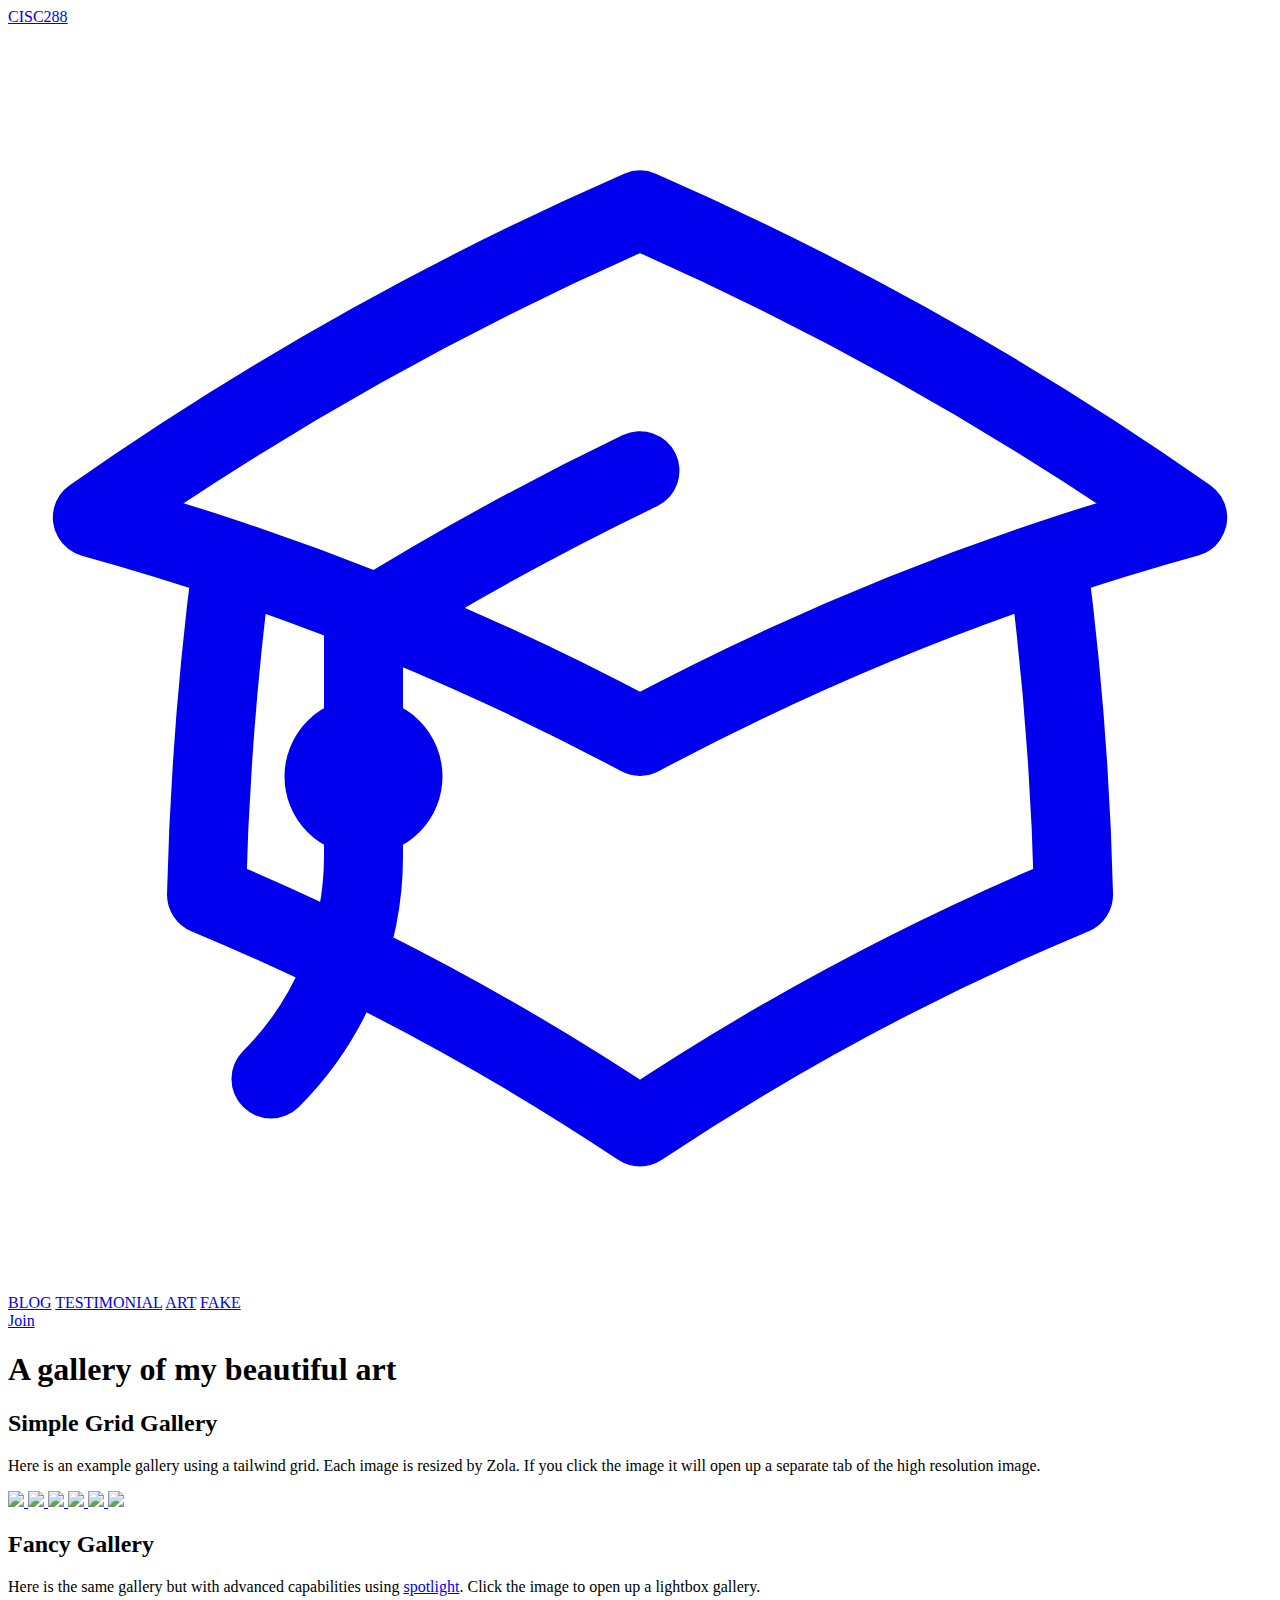
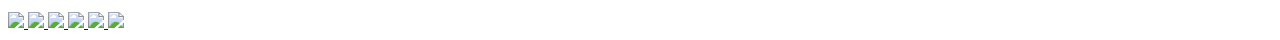
==== art/index.html @ 71293ce1 "Updates" ====
<!DOCTYPE html>
<html lang="en">

<head>
  <meta charset="utf-8">
  <meta name="viewport" content="width=device-width, initial-scale=1.0"> 
  <title>MyBlog</title>
  <link rel="stylesheet" href="https://example.com/styles/style.css">
  <link rel="preload" href="https://example.com/javascript/spotlight.bundle.js" as="script">
</head>

<body>

  
    
<header class="bg-slate-600">
  <nav class="mx-auto max-w-7xl px-4 sm:px-6 lg:px-8" aria-label="Top">
    <div
      class="flex w-full items-center justify-between border-b border-indigo-500 py-6 lg:border-none"
    >
      <div class="flex items-center">
        <a href="/">
          <span class="sr-only">CISC288</span>
          <svg xmlns="http://www.w3.org/2000/svg" fill="none" viewBox="0 0 24 24" stroke-width="1.5" stroke="currentColor" class="h-8 w-8 text-white">
            <path stroke-linecap="round" stroke-linejoin="round" d="M4.26 10.147a60.436 60.436 0 00-.491 6.347A48.627 48.627 0 0112 20.904a48.627 48.627 0 018.232-4.41 60.46 60.46 0 00-.491-6.347m-15.482 0a50.57 50.57 0 00-2.658-.813A59.905 59.905 0 0112 3.493a59.902 59.902 0 0110.399 5.84c-.896.248-1.783.52-2.658.814m-15.482 0A50.697 50.697 0 0112 13.489a50.702 50.702 0 017.74-3.342M6.75 15a.75.75 0 100-1.5.75.75 0 000 1.5zm0 0v-3.675A55.378 55.378 0 0112 8.443m-7.007 11.55A5.981 5.981 0 006.75 15.75v-1.5" />
          </svg>
          
        </a>
        <div class="ml-10 hidden space-x-8 lg:block">

          
              
              
              
              <a 
                 class="text-base font-medium text-white hover:text-indigo-50"
                 href="https:&#x2F;&#x2F;example.com&#x2F;blog">BLOG</a>
          
              
              
              
              <a 
                 class="text-base font-medium text-white hover:text-indigo-50"
                 href="https:&#x2F;&#x2F;example.com&#x2F;testimonials">TESTIMONIAL</a>
          
              
              
              
              <a 
                class="text-base text-white font-semibold underline decoration-white underline-offset-4"
                 href="https:&#x2F;&#x2F;example.com&#x2F;art">ART</a>
          
              
              
              
              <a 
                 class="text-base font-medium text-white hover:text-indigo-50"
                 href="https:&#x2F;&#x2F;example.com&#x2F;fake">FAKE</a>
          
         
        </div>
      </div>
      <div class="ml-10 space-x-4">
        <a
          href="#"
          class="inline-block rounded-md border border-transparent bg-white py-2 px-4 text-base font-medium text-slate-600 hover:bg-indigo-50"
          >Join</a
        >
      </div>
    </div>
  </nav>
</header>


  

  <section>
    <div class="container mx-auto max-w-7xl p-8">
      

<h1 class="text-3xl">
    A gallery of my beautiful art
</h1>
<section class="prose">
    <h2 id="simple-grid-gallery">Simple Grid Gallery</h2>
<p>Here is an example gallery using a tailwind grid. Each image is resized by Zola. If you click the image it will open up a separate tab of the high resolution image.</p>
<div class="grid grid-cols-2 lg:grid-cols-3 gap-4">
  
  <a href="https://example.com/art/art4.jpg" target="_blank">
    <img src="https:&#x2F;&#x2F;example.com&#x2F;processed_images&#x2F;f12dc4458feb6e3500.jpg" class="mt-0 mb-0" />
  </a>
  <a href="https://example.com/art/art5.jpg" target="_blank">
    <img src="https:&#x2F;&#x2F;example.com&#x2F;processed_images&#x2F;786eaa5e5908058300.jpg" class="mt-0 mb-0" />
  </a>
  <a href="https://example.com/art/art6.jpg" target="_blank">
    <img src="https:&#x2F;&#x2F;example.com&#x2F;processed_images&#x2F;9cd963348cccc08800.jpg" class="mt-0 mb-0" />
  </a>
  <a href="https://example.com/art/art2.jpg" target="_blank">
    <img src="https:&#x2F;&#x2F;example.com&#x2F;processed_images&#x2F;810c3eb1da1015cb00.jpg" class="mt-0 mb-0" />
  </a>
  <a href="https://example.com/art/art3.jpg" target="_blank">
    <img src="https:&#x2F;&#x2F;example.com&#x2F;processed_images&#x2F;51ea6da4ad77d89800.jpg" class="mt-0 mb-0" />
  </a>
  <a href="https://example.com/art/art1.png" target="_blank">
    <img src="https:&#x2F;&#x2F;example.com&#x2F;processed_images&#x2F;5e3ecbc39391916c00.png" class="mt-0 mb-0" />
  </a>
</div>
<h2 id="fancy-gallery">Fancy Gallery</h2>
<p>Here is the same gallery but with advanced capabilities using <a href="https://nextapps-de.github.io/spotlight/">spotlight</a>. Click the image to open up a lightbox gallery.</p>
<!-- See all options here:
https://github.com/nextapps-de/spotlight -->
<div class="grid grid-cols-2 lg:grid-cols-3 gap-4 spotlight-group">
    
    <a href="https://example.com/art/art4.jpg" class="spotlight" data-download="true">
      <img src="https:&#x2F;&#x2F;example.com&#x2F;processed_images&#x2F;f12dc4458feb6e3500.jpg" class="mt-0 mb-0"  />
    </a>
    <a href="https://example.com/art/art5.jpg" class="spotlight" data-download="true">
      <img src="https:&#x2F;&#x2F;example.com&#x2F;processed_images&#x2F;786eaa5e5908058300.jpg" class="mt-0 mb-0"  />
    </a>
    <a href="https://example.com/art/art6.jpg" class="spotlight" data-download="true">
      <img src="https:&#x2F;&#x2F;example.com&#x2F;processed_images&#x2F;9cd963348cccc08800.jpg" class="mt-0 mb-0"  />
    </a>
    <a href="https://example.com/art/art2.jpg" class="spotlight" data-download="true">
      <img src="https:&#x2F;&#x2F;example.com&#x2F;processed_images&#x2F;810c3eb1da1015cb00.jpg" class="mt-0 mb-0"  />
    </a>
    <a href="https://example.com/art/art3.jpg" class="spotlight" data-download="true">
      <img src="https:&#x2F;&#x2F;example.com&#x2F;processed_images&#x2F;51ea6da4ad77d89800.jpg" class="mt-0 mb-0"  />
    </a>
    <a href="https://example.com/art/art1.png" class="spotlight" data-download="true">
      <img src="https:&#x2F;&#x2F;example.com&#x2F;processed_images&#x2F;5e3ecbc39391916c00.png" class="mt-0 mb-0"  />
    </a>
  </div>
  
  </section>


    </div>
  </section>

  <script src="https://example.com/javascript/spotlight.bundle.js" defer></script>
</body>

</html>
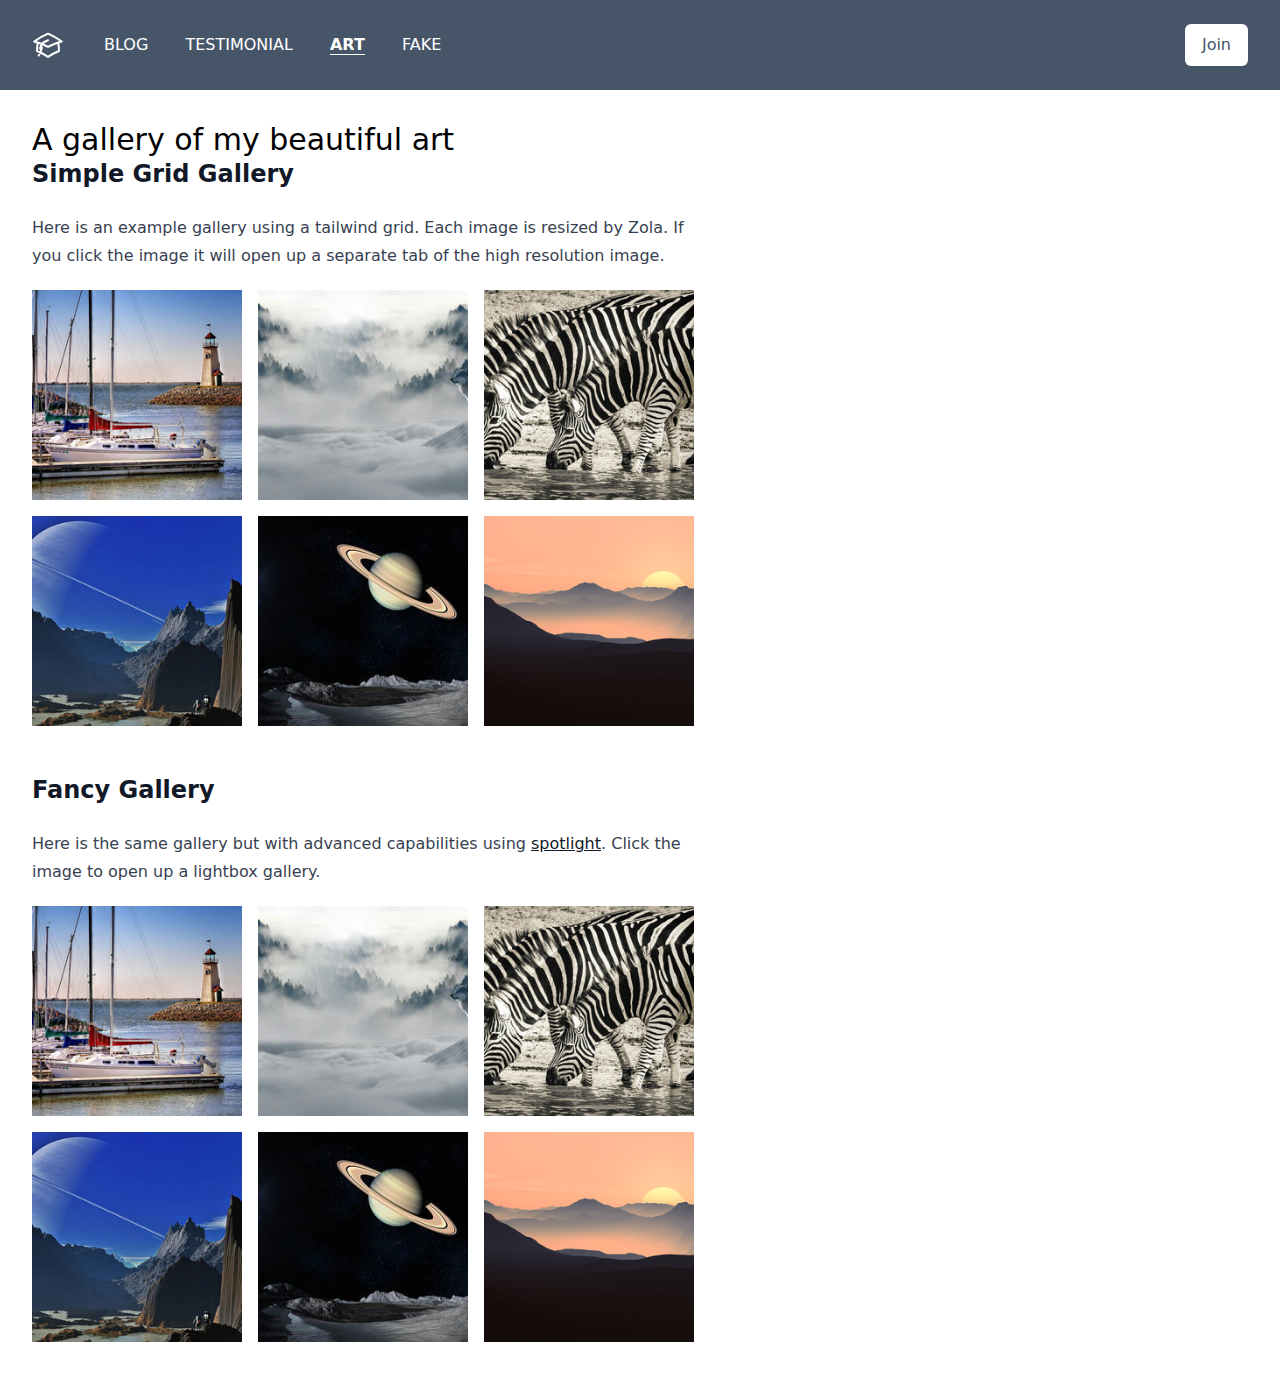
==== commit 517e2f74: "Updates" ====
--- a/art/index.html
+++ b/art/index.html
@@ -5,8 +5,8 @@
   <meta charset="utf-8">
   <meta name="viewport" content="width=device-width, initial-scale=1.0"> 
   <title>MyBlog</title>
-  <link rel="stylesheet" href="https://example.com/styles/style.css">
-  <link rel="preload" href="https://example.com/javascript/spotlight.bundle.js" as="script">
+  <link rel="stylesheet" href="https://springfieldcollege-mpcs.github.io/CISC288-FinalWebsite/styles/style.css">
+  <link rel="preload" href="https://springfieldcollege-mpcs.github.io/CISC288-FinalWebsite/javascript/spotlight.bundle.js" as="script">
 </head>
 
 <body>
@@ -34,28 +34,28 @@
               
               <a 
                  class="text-base font-medium text-white hover:text-indigo-50"
-                 href="https:&#x2F;&#x2F;example.com&#x2F;blog">BLOG</a>
+                 href="https:&#x2F;&#x2F;springfieldcollege-mpcs.github.io&#x2F;CISC288-FinalWebsite&#x2F;blog">BLOG</a>
           
               
               
               
               <a 
                  class="text-base font-medium text-white hover:text-indigo-50"
-                 href="https:&#x2F;&#x2F;example.com&#x2F;testimonials">TESTIMONIAL</a>
+                 href="https:&#x2F;&#x2F;springfieldcollege-mpcs.github.io&#x2F;CISC288-FinalWebsite&#x2F;testimonials">TESTIMONIAL</a>
           
               
               
               
               <a 
                 class="text-base text-white font-semibold underline decoration-white underline-offset-4"
-                 href="https:&#x2F;&#x2F;example.com&#x2F;art">ART</a>
+                 href="https:&#x2F;&#x2F;springfieldcollege-mpcs.github.io&#x2F;CISC288-FinalWebsite&#x2F;art">ART</a>
           
               
               
               
               <a 
                  class="text-base font-medium text-white hover:text-indigo-50"
-                 href="https:&#x2F;&#x2F;example.com&#x2F;fake">FAKE</a>
+                 href="https:&#x2F;&#x2F;springfieldcollege-mpcs.github.io&#x2F;CISC288-FinalWebsite&#x2F;fake">FAKE</a>
           
          
         </div>
@@ -86,23 +86,23 @@
 <p>Here is an example gallery using a tailwind grid. Each image is resized by Zola. If you click the image it will open up a separate tab of the high resolution image.</p>
 <div class="grid grid-cols-2 lg:grid-cols-3 gap-4">
   
-  <a href="https://example.com/art/art4.jpg" target="_blank">
-    <img src="https:&#x2F;&#x2F;example.com&#x2F;processed_images&#x2F;f12dc4458feb6e3500.jpg" class="mt-0 mb-0" />
+  <a href="https://springfieldcollege-mpcs.github.io/CISC288-FinalWebsite/art/art4.jpg" target="_blank">
+    <img src="https:&#x2F;&#x2F;springfieldcollege-mpcs.github.io&#x2F;CISC288-FinalWebsite&#x2F;processed_images&#x2F;f12dc4458feb6e3500.jpg" class="mt-0 mb-0" />
   </a>
-  <a href="https://example.com/art/art5.jpg" target="_blank">
-    <img src="https:&#x2F;&#x2F;example.com&#x2F;processed_images&#x2F;786eaa5e5908058300.jpg" class="mt-0 mb-0" />
+  <a href="https://springfieldcollege-mpcs.github.io/CISC288-FinalWebsite/art/art5.jpg" target="_blank">
+    <img src="https:&#x2F;&#x2F;springfieldcollege-mpcs.github.io&#x2F;CISC288-FinalWebsite&#x2F;processed_images&#x2F;786eaa5e5908058300.jpg" class="mt-0 mb-0" />
   </a>
-  <a href="https://example.com/art/art6.jpg" target="_blank">
-    <img src="https:&#x2F;&#x2F;example.com&#x2F;processed_images&#x2F;9cd963348cccc08800.jpg" class="mt-0 mb-0" />
+  <a href="https://springfieldcollege-mpcs.github.io/CISC288-FinalWebsite/art/art6.jpg" target="_blank">
+    <img src="https:&#x2F;&#x2F;springfieldcollege-mpcs.github.io&#x2F;CISC288-FinalWebsite&#x2F;processed_images&#x2F;9cd963348cccc08800.jpg" class="mt-0 mb-0" />
   </a>
-  <a href="https://example.com/art/art2.jpg" target="_blank">
-    <img src="https:&#x2F;&#x2F;example.com&#x2F;processed_images&#x2F;810c3eb1da1015cb00.jpg" class="mt-0 mb-0" />
+  <a href="https://springfieldcollege-mpcs.github.io/CISC288-FinalWebsite/art/art2.jpg" target="_blank">
+    <img src="https:&#x2F;&#x2F;springfieldcollege-mpcs.github.io&#x2F;CISC288-FinalWebsite&#x2F;processed_images&#x2F;810c3eb1da1015cb00.jpg" class="mt-0 mb-0" />
   </a>
-  <a href="https://example.com/art/art3.jpg" target="_blank">
-    <img src="https:&#x2F;&#x2F;example.com&#x2F;processed_images&#x2F;51ea6da4ad77d89800.jpg" class="mt-0 mb-0" />
+  <a href="https://springfieldcollege-mpcs.github.io/CISC288-FinalWebsite/art/art3.jpg" target="_blank">
+    <img src="https:&#x2F;&#x2F;springfieldcollege-mpcs.github.io&#x2F;CISC288-FinalWebsite&#x2F;processed_images&#x2F;51ea6da4ad77d89800.jpg" class="mt-0 mb-0" />
   </a>
-  <a href="https://example.com/art/art1.png" target="_blank">
-    <img src="https:&#x2F;&#x2F;example.com&#x2F;processed_images&#x2F;5e3ecbc39391916c00.png" class="mt-0 mb-0" />
+  <a href="https://springfieldcollege-mpcs.github.io/CISC288-FinalWebsite/art/art1.png" target="_blank">
+    <img src="https:&#x2F;&#x2F;springfieldcollege-mpcs.github.io&#x2F;CISC288-FinalWebsite&#x2F;processed_images&#x2F;5e3ecbc39391916c00.png" class="mt-0 mb-0" />
   </a>
 </div>
 <h2 id="fancy-gallery">Fancy Gallery</h2>
@@ -111,23 +111,23 @@
 https://github.com/nextapps-de/spotlight -->
 <div class="grid grid-cols-2 lg:grid-cols-3 gap-4 spotlight-group">
     
-    <a href="https://example.com/art/art4.jpg" class="spotlight" data-download="true">
-      <img src="https:&#x2F;&#x2F;example.com&#x2F;processed_images&#x2F;f12dc4458feb6e3500.jpg" class="mt-0 mb-0"  />
+    <a href="https://springfieldcollege-mpcs.github.io/CISC288-FinalWebsite/art/art4.jpg" class="spotlight" data-download="true">
+      <img src="https:&#x2F;&#x2F;springfieldcollege-mpcs.github.io&#x2F;CISC288-FinalWebsite&#x2F;processed_images&#x2F;f12dc4458feb6e3500.jpg" class="mt-0 mb-0"  />
     </a>
-    <a href="https://example.com/art/art5.jpg" class="spotlight" data-download="true">
-      <img src="https:&#x2F;&#x2F;example.com&#x2F;processed_images&#x2F;786eaa5e5908058300.jpg" class="mt-0 mb-0"  />
+    <a href="https://springfieldcollege-mpcs.github.io/CISC288-FinalWebsite/art/art5.jpg" class="spotlight" data-download="true">
+      <img src="https:&#x2F;&#x2F;springfieldcollege-mpcs.github.io&#x2F;CISC288-FinalWebsite&#x2F;processed_images&#x2F;786eaa5e5908058300.jpg" class="mt-0 mb-0"  />
     </a>
-    <a href="https://example.com/art/art6.jpg" class="spotlight" data-download="true">
-      <img src="https:&#x2F;&#x2F;example.com&#x2F;processed_images&#x2F;9cd963348cccc08800.jpg" class="mt-0 mb-0"  />
+    <a href="https://springfieldcollege-mpcs.github.io/CISC288-FinalWebsite/art/art6.jpg" class="spotlight" data-download="true">
+      <img src="https:&#x2F;&#x2F;springfieldcollege-mpcs.github.io&#x2F;CISC288-FinalWebsite&#x2F;processed_images&#x2F;9cd963348cccc08800.jpg" class="mt-0 mb-0"  />
     </a>
-    <a href="https://example.com/art/art2.jpg" class="spotlight" data-download="true">
-      <img src="https:&#x2F;&#x2F;example.com&#x2F;processed_images&#x2F;810c3eb1da1015cb00.jpg" class="mt-0 mb-0"  />
+    <a href="https://springfieldcollege-mpcs.github.io/CISC288-FinalWebsite/art/art2.jpg" class="spotlight" data-download="true">
+      <img src="https:&#x2F;&#x2F;springfieldcollege-mpcs.github.io&#x2F;CISC288-FinalWebsite&#x2F;processed_images&#x2F;810c3eb1da1015cb00.jpg" class="mt-0 mb-0"  />
     </a>
-    <a href="https://example.com/art/art3.jpg" class="spotlight" data-download="true">
-      <img src="https:&#x2F;&#x2F;example.com&#x2F;processed_images&#x2F;51ea6da4ad77d89800.jpg" class="mt-0 mb-0"  />
+    <a href="https://springfieldcollege-mpcs.github.io/CISC288-FinalWebsite/art/art3.jpg" class="spotlight" data-download="true">
+      <img src="https:&#x2F;&#x2F;springfieldcollege-mpcs.github.io&#x2F;CISC288-FinalWebsite&#x2F;processed_images&#x2F;51ea6da4ad77d89800.jpg" class="mt-0 mb-0"  />
     </a>
-    <a href="https://example.com/art/art1.png" class="spotlight" data-download="true">
-      <img src="https:&#x2F;&#x2F;example.com&#x2F;processed_images&#x2F;5e3ecbc39391916c00.png" class="mt-0 mb-0"  />
+    <a href="https://springfieldcollege-mpcs.github.io/CISC288-FinalWebsite/art/art1.png" class="spotlight" data-download="true">
+      <img src="https:&#x2F;&#x2F;springfieldcollege-mpcs.github.io&#x2F;CISC288-FinalWebsite&#x2F;processed_images&#x2F;5e3ecbc39391916c00.png" class="mt-0 mb-0"  />
     </a>
   </div>
   
@@ -137,7 +137,7 @@
     </div>
   </section>
 
-  <script src="https://example.com/javascript/spotlight.bundle.js" defer></script>
+  <script src="https://springfieldcollege-mpcs.github.io/CISC288-FinalWebsite/javascript/spotlight.bundle.js" defer></script>
 </body>
 
 </html>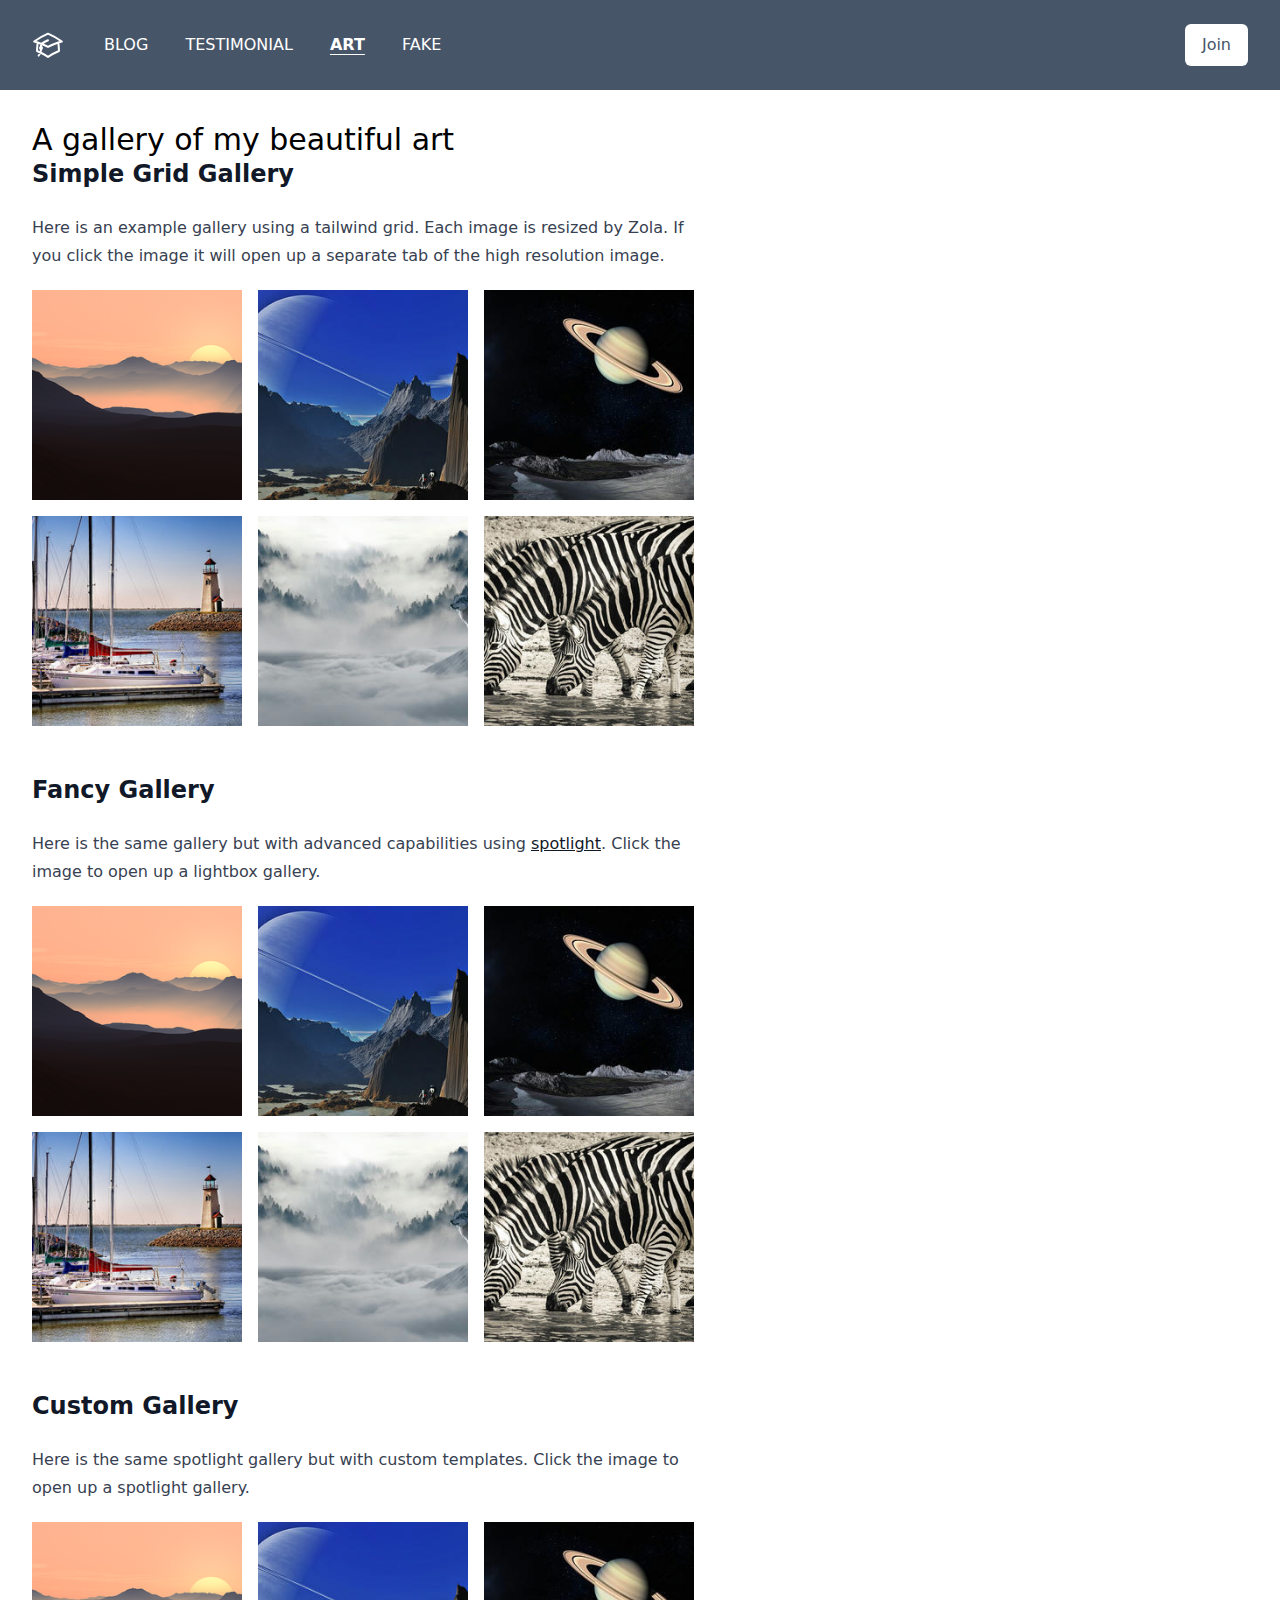
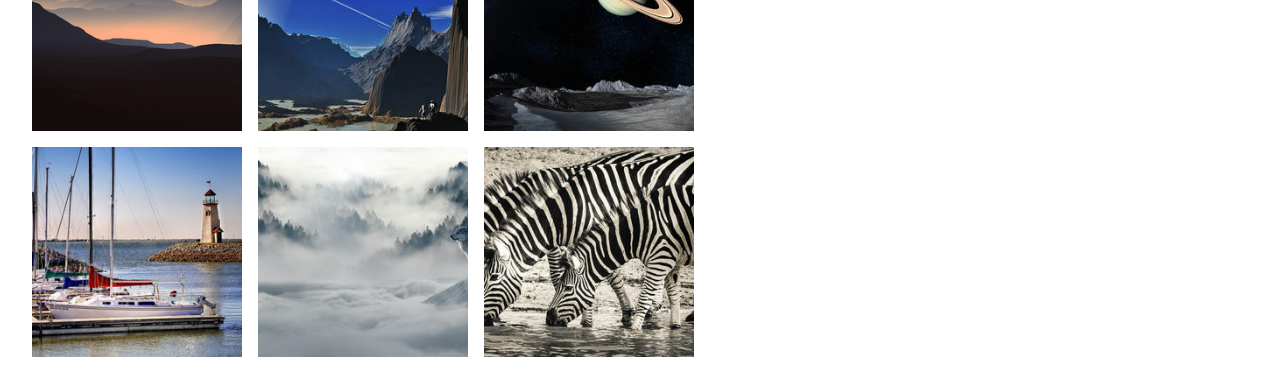
==== commit 948e4c5d: "Updates" ====
--- a/art/index.html
+++ b/art/index.html
@@ -19,7 +19,7 @@
       class="flex w-full items-center justify-between border-b border-indigo-500 py-6 lg:border-none"
     >
       <div class="flex items-center">
-        <a href="/">
+        <a href="https:&#x2F;&#x2F;springfieldcollege-mpcs.github.io&#x2F;CISC288-FinalWebsite">
           <span class="sr-only">CISC288</span>
           <svg xmlns="http://www.w3.org/2000/svg" fill="none" viewBox="0 0 24 24" stroke-width="1.5" stroke="currentColor" class="h-8 w-8 text-white">
             <path stroke-linecap="round" stroke-linejoin="round" d="M4.26 10.147a60.436 60.436 0 00-.491 6.347A48.627 48.627 0 0112 20.904a48.627 48.627 0 018.232-4.41 60.46 60.46 0 00-.491-6.347m-15.482 0a50.57 50.57 0 00-2.658-.813A59.905 59.905 0 0112 3.493a59.902 59.902 0 0110.399 5.84c-.896.248-1.783.52-2.658.814m-15.482 0A50.697 50.697 0 0112 13.489a50.702 50.702 0 017.74-3.342M6.75 15a.75.75 0 100-1.5.75.75 0 000 1.5zm0 0v-3.675A55.378 55.378 0 0112 8.443m-7.007 11.55A5.981 5.981 0 006.75 15.75v-1.5" />
@@ -86,23 +86,23 @@
 <p>Here is an example gallery using a tailwind grid. Each image is resized by Zola. If you click the image it will open up a separate tab of the high resolution image.</p>
 <div class="grid grid-cols-2 lg:grid-cols-3 gap-4">
   
+  <a href="https://springfieldcollege-mpcs.github.io/CISC288-FinalWebsite/art/art1.png" target="_blank">
+    <img src="https:&#x2F;&#x2F;springfieldcollege-mpcs.github.io&#x2F;CISC288-FinalWebsite&#x2F;processed_images&#x2F;e3f9c1d84a6152f800.png" class="mt-0 mb-0" />
+  </a>
+  <a href="https://springfieldcollege-mpcs.github.io/CISC288-FinalWebsite/art/art2.jpg" target="_blank">
+    <img src="https:&#x2F;&#x2F;springfieldcollege-mpcs.github.io&#x2F;CISC288-FinalWebsite&#x2F;processed_images&#x2F;e020272b28209fb300.jpg" class="mt-0 mb-0" />
+  </a>
+  <a href="https://springfieldcollege-mpcs.github.io/CISC288-FinalWebsite/art/art3.jpg" target="_blank">
+    <img src="https:&#x2F;&#x2F;springfieldcollege-mpcs.github.io&#x2F;CISC288-FinalWebsite&#x2F;processed_images&#x2F;fe3f9721e2b851c800.jpg" class="mt-0 mb-0" />
+  </a>
   <a href="https://springfieldcollege-mpcs.github.io/CISC288-FinalWebsite/art/art4.jpg" target="_blank">
-    <img src="https:&#x2F;&#x2F;springfieldcollege-mpcs.github.io&#x2F;CISC288-FinalWebsite&#x2F;processed_images&#x2F;f12dc4458feb6e3500.jpg" class="mt-0 mb-0" />
+    <img src="https:&#x2F;&#x2F;springfieldcollege-mpcs.github.io&#x2F;CISC288-FinalWebsite&#x2F;processed_images&#x2F;d68de809a6b5c21800.jpg" class="mt-0 mb-0" />
   </a>
   <a href="https://springfieldcollege-mpcs.github.io/CISC288-FinalWebsite/art/art5.jpg" target="_blank">
-    <img src="https:&#x2F;&#x2F;springfieldcollege-mpcs.github.io&#x2F;CISC288-FinalWebsite&#x2F;processed_images&#x2F;786eaa5e5908058300.jpg" class="mt-0 mb-0" />
+    <img src="https:&#x2F;&#x2F;springfieldcollege-mpcs.github.io&#x2F;CISC288-FinalWebsite&#x2F;processed_images&#x2F;1658f6cd555dc6ef00.jpg" class="mt-0 mb-0" />
   </a>
   <a href="https://springfieldcollege-mpcs.github.io/CISC288-FinalWebsite/art/art6.jpg" target="_blank">
-    <img src="https:&#x2F;&#x2F;springfieldcollege-mpcs.github.io&#x2F;CISC288-FinalWebsite&#x2F;processed_images&#x2F;9cd963348cccc08800.jpg" class="mt-0 mb-0" />
-  </a>
-  <a href="https://springfieldcollege-mpcs.github.io/CISC288-FinalWebsite/art/art2.jpg" target="_blank">
-    <img src="https:&#x2F;&#x2F;springfieldcollege-mpcs.github.io&#x2F;CISC288-FinalWebsite&#x2F;processed_images&#x2F;810c3eb1da1015cb00.jpg" class="mt-0 mb-0" />
-  </a>
-  <a href="https://springfieldcollege-mpcs.github.io/CISC288-FinalWebsite/art/art3.jpg" target="_blank">
-    <img src="https:&#x2F;&#x2F;springfieldcollege-mpcs.github.io&#x2F;CISC288-FinalWebsite&#x2F;processed_images&#x2F;51ea6da4ad77d89800.jpg" class="mt-0 mb-0" />
-  </a>
-  <a href="https://springfieldcollege-mpcs.github.io/CISC288-FinalWebsite/art/art1.png" target="_blank">
-    <img src="https:&#x2F;&#x2F;springfieldcollege-mpcs.github.io&#x2F;CISC288-FinalWebsite&#x2F;processed_images&#x2F;5e3ecbc39391916c00.png" class="mt-0 mb-0" />
+    <img src="https:&#x2F;&#x2F;springfieldcollege-mpcs.github.io&#x2F;CISC288-FinalWebsite&#x2F;processed_images&#x2F;e70a3e470705955f00.jpg" class="mt-0 mb-0" />
   </a>
 </div>
 <h2 id="fancy-gallery">Fancy Gallery</h2>
@@ -111,26 +111,206 @@
 https://github.com/nextapps-de/spotlight -->
 <div class="grid grid-cols-2 lg:grid-cols-3 gap-4 spotlight-group">
     
+    <a href="https://springfieldcollege-mpcs.github.io/CISC288-FinalWebsite/art/art1.png" class="spotlight" data-download="true">
+      <img src="https:&#x2F;&#x2F;springfieldcollege-mpcs.github.io&#x2F;CISC288-FinalWebsite&#x2F;processed_images&#x2F;e3f9c1d84a6152f800.png" class="mt-0 mb-0"  />
+    </a>
+    <a href="https://springfieldcollege-mpcs.github.io/CISC288-FinalWebsite/art/art2.jpg" class="spotlight" data-download="true">
+      <img src="https:&#x2F;&#x2F;springfieldcollege-mpcs.github.io&#x2F;CISC288-FinalWebsite&#x2F;processed_images&#x2F;e020272b28209fb300.jpg" class="mt-0 mb-0"  />
+    </a>
+    <a href="https://springfieldcollege-mpcs.github.io/CISC288-FinalWebsite/art/art3.jpg" class="spotlight" data-download="true">
+      <img src="https:&#x2F;&#x2F;springfieldcollege-mpcs.github.io&#x2F;CISC288-FinalWebsite&#x2F;processed_images&#x2F;fe3f9721e2b851c800.jpg" class="mt-0 mb-0"  />
+    </a>
     <a href="https://springfieldcollege-mpcs.github.io/CISC288-FinalWebsite/art/art4.jpg" class="spotlight" data-download="true">
-      <img src="https:&#x2F;&#x2F;springfieldcollege-mpcs.github.io&#x2F;CISC288-FinalWebsite&#x2F;processed_images&#x2F;f12dc4458feb6e3500.jpg" class="mt-0 mb-0"  />
+      <img src="https:&#x2F;&#x2F;springfieldcollege-mpcs.github.io&#x2F;CISC288-FinalWebsite&#x2F;processed_images&#x2F;d68de809a6b5c21800.jpg" class="mt-0 mb-0"  />
     </a>
     <a href="https://springfieldcollege-mpcs.github.io/CISC288-FinalWebsite/art/art5.jpg" class="spotlight" data-download="true">
-      <img src="https:&#x2F;&#x2F;springfieldcollege-mpcs.github.io&#x2F;CISC288-FinalWebsite&#x2F;processed_images&#x2F;786eaa5e5908058300.jpg" class="mt-0 mb-0"  />
+      <img src="https:&#x2F;&#x2F;springfieldcollege-mpcs.github.io&#x2F;CISC288-FinalWebsite&#x2F;processed_images&#x2F;1658f6cd555dc6ef00.jpg" class="mt-0 mb-0"  />
     </a>
     <a href="https://springfieldcollege-mpcs.github.io/CISC288-FinalWebsite/art/art6.jpg" class="spotlight" data-download="true">
-      <img src="https:&#x2F;&#x2F;springfieldcollege-mpcs.github.io&#x2F;CISC288-FinalWebsite&#x2F;processed_images&#x2F;9cd963348cccc08800.jpg" class="mt-0 mb-0"  />
-    </a>
-    <a href="https://springfieldcollege-mpcs.github.io/CISC288-FinalWebsite/art/art2.jpg" class="spotlight" data-download="true">
-      <img src="https:&#x2F;&#x2F;springfieldcollege-mpcs.github.io&#x2F;CISC288-FinalWebsite&#x2F;processed_images&#x2F;810c3eb1da1015cb00.jpg" class="mt-0 mb-0"  />
-    </a>
-    <a href="https://springfieldcollege-mpcs.github.io/CISC288-FinalWebsite/art/art3.jpg" class="spotlight" data-download="true">
-      <img src="https:&#x2F;&#x2F;springfieldcollege-mpcs.github.io&#x2F;CISC288-FinalWebsite&#x2F;processed_images&#x2F;51ea6da4ad77d89800.jpg" class="mt-0 mb-0"  />
-    </a>
-    <a href="https://springfieldcollege-mpcs.github.io/CISC288-FinalWebsite/art/art1.png" class="spotlight" data-download="true">
-      <img src="https:&#x2F;&#x2F;springfieldcollege-mpcs.github.io&#x2F;CISC288-FinalWebsite&#x2F;processed_images&#x2F;5e3ecbc39391916c00.png" class="mt-0 mb-0"  />
-    </a>
-  </div>
-  
+      <img src="https:&#x2F;&#x2F;springfieldcollege-mpcs.github.io&#x2F;CISC288-FinalWebsite&#x2F;processed_images&#x2F;e70a3e470705955f00.jpg" class="mt-0 mb-0"  />
+    </a>
+  </div>
+  <h2 id="custom-gallery">Custom Gallery</h2>
+<p>Here is the same spotlight gallery but with custom templates. Click the image to open up a spotlight gallery.</p>
+<!-- See all options here:
+https://github.com/nextapps-de/spotlight -->
+<div class="grid grid-cols-2 lg:grid-cols-3 gap-4 spotlight-group">
+  
+  <a
+    class="spotlight cursor-pointer"
+    data-media="node"
+    data-src="#fragment-1"
+    data-theme="white"
+  >
+    <img src="https:&#x2F;&#x2F;springfieldcollege-mpcs.github.io&#x2F;CISC288-FinalWebsite&#x2F;processed_images&#x2F;e3f9c1d84a6152f800.png" class="mt-0 mb-0" />
+  </a>
+  <a
+    class="spotlight cursor-pointer"
+    data-media="node"
+    data-src="#fragment-2"
+    data-theme="white"
+  >
+    <img src="https:&#x2F;&#x2F;springfieldcollege-mpcs.github.io&#x2F;CISC288-FinalWebsite&#x2F;processed_images&#x2F;e020272b28209fb300.jpg" class="mt-0 mb-0" />
+  </a>
+  <a
+    class="spotlight cursor-pointer"
+    data-media="node"
+    data-src="#fragment-3"
+    data-theme="white"
+  >
+    <img src="https:&#x2F;&#x2F;springfieldcollege-mpcs.github.io&#x2F;CISC288-FinalWebsite&#x2F;processed_images&#x2F;fe3f9721e2b851c800.jpg" class="mt-0 mb-0" />
+  </a>
+  <a
+    class="spotlight cursor-pointer"
+    data-media="node"
+    data-src="#fragment-4"
+    data-theme="white"
+  >
+    <img src="https:&#x2F;&#x2F;springfieldcollege-mpcs.github.io&#x2F;CISC288-FinalWebsite&#x2F;processed_images&#x2F;d68de809a6b5c21800.jpg" class="mt-0 mb-0" />
+  </a>
+  <a
+    class="spotlight cursor-pointer"
+    data-media="node"
+    data-src="#fragment-5"
+    data-theme="white"
+  >
+    <img src="https:&#x2F;&#x2F;springfieldcollege-mpcs.github.io&#x2F;CISC288-FinalWebsite&#x2F;processed_images&#x2F;1658f6cd555dc6ef00.jpg" class="mt-0 mb-0" />
+  </a>
+  <a
+    class="spotlight cursor-pointer"
+    data-media="node"
+    data-src="#fragment-6"
+    data-theme="white"
+  >
+    <img src="https:&#x2F;&#x2F;springfieldcollege-mpcs.github.io&#x2F;CISC288-FinalWebsite&#x2F;processed_images&#x2F;e70a3e470705955f00.jpg" class="mt-0 mb-0" />
+  </a>
+</div>
+
+<!-- This is where you put the custom template that will be rendered when the user click on the image.
+Please see here for details: https://github.com/nextapps-de/spotlight#embedding-node-fragments
+-->
+<div style="display: none">
+  <div id="fragment-1" class="relative w-screen h-screen" x-data="">
+    <div class="container mx-auto p-4">
+      <div class="flex flex-col items-center justify-center h-screen">
+        <img src="https://springfieldcollege-mpcs.github.io/CISC288-FinalWebsite/art/art1.png" class="mt-0 mb-0" />
+        <h1 class="text-2xl mt-4">Piece Name</h1>
+        <p class="text-center mt-4 max-w-lg">
+          Lorem ipsum dolor sit amet consectetur, adipisicing elit. Impedit,
+          eligendi quasi dolor ab amet corporis temporibus vero asperiores hic
+          explicabo earum, illo totam obcaecati facere. Fuga dolorum ab quasi
+          omnis.
+        </p>
+        <div class="absolute bottom-4 right-4">
+          <button onclick="window.Spotlight.close()" class="bg-slate-600 w-32 text-white rounded-sm drop-shadow-lg py-2 px-3 text-lg">Add to Cart</button>
+        </div>
+  
+      </div>
+
+    </div>
+  </div>
+</div><div style="display: none">
+  <div id="fragment-2" class="relative w-screen h-screen" x-data="">
+    <div class="container mx-auto p-4">
+      <div class="flex flex-col items-center justify-center h-screen">
+        <img src="https://springfieldcollege-mpcs.github.io/CISC288-FinalWebsite/art/art2.jpg" class="mt-0 mb-0" />
+        <h1 class="text-2xl mt-4">Piece Name</h1>
+        <p class="text-center mt-4 max-w-lg">
+          Lorem ipsum dolor sit amet consectetur, adipisicing elit. Impedit,
+          eligendi quasi dolor ab amet corporis temporibus vero asperiores hic
+          explicabo earum, illo totam obcaecati facere. Fuga dolorum ab quasi
+          omnis.
+        </p>
+        <div class="absolute bottom-4 right-4">
+          <button onclick="window.Spotlight.close()" class="bg-slate-600 w-32 text-white rounded-sm drop-shadow-lg py-2 px-3 text-lg">Add to Cart</button>
+        </div>
+  
+      </div>
+
+    </div>
+  </div>
+</div><div style="display: none">
+  <div id="fragment-3" class="relative w-screen h-screen" x-data="">
+    <div class="container mx-auto p-4">
+      <div class="flex flex-col items-center justify-center h-screen">
+        <img src="https://springfieldcollege-mpcs.github.io/CISC288-FinalWebsite/art/art3.jpg" class="mt-0 mb-0" />
+        <h1 class="text-2xl mt-4">Piece Name</h1>
+        <p class="text-center mt-4 max-w-lg">
+          Lorem ipsum dolor sit amet consectetur, adipisicing elit. Impedit,
+          eligendi quasi dolor ab amet corporis temporibus vero asperiores hic
+          explicabo earum, illo totam obcaecati facere. Fuga dolorum ab quasi
+          omnis.
+        </p>
+        <div class="absolute bottom-4 right-4">
+          <button onclick="window.Spotlight.close()" class="bg-slate-600 w-32 text-white rounded-sm drop-shadow-lg py-2 px-3 text-lg">Add to Cart</button>
+        </div>
+  
+      </div>
+
+    </div>
+  </div>
+</div><div style="display: none">
+  <div id="fragment-4" class="relative w-screen h-screen" x-data="">
+    <div class="container mx-auto p-4">
+      <div class="flex flex-col items-center justify-center h-screen">
+        <img src="https://springfieldcollege-mpcs.github.io/CISC288-FinalWebsite/art/art4.jpg" class="mt-0 mb-0" />
+        <h1 class="text-2xl mt-4">Piece Name</h1>
+        <p class="text-center mt-4 max-w-lg">
+          Lorem ipsum dolor sit amet consectetur, adipisicing elit. Impedit,
+          eligendi quasi dolor ab amet corporis temporibus vero asperiores hic
+          explicabo earum, illo totam obcaecati facere. Fuga dolorum ab quasi
+          omnis.
+        </p>
+        <div class="absolute bottom-4 right-4">
+          <button onclick="window.Spotlight.close()" class="bg-slate-600 w-32 text-white rounded-sm drop-shadow-lg py-2 px-3 text-lg">Add to Cart</button>
+        </div>
+  
+      </div>
+
+    </div>
+  </div>
+</div><div style="display: none">
+  <div id="fragment-5" class="relative w-screen h-screen" x-data="">
+    <div class="container mx-auto p-4">
+      <div class="flex flex-col items-center justify-center h-screen">
+        <img src="https://springfieldcollege-mpcs.github.io/CISC288-FinalWebsite/art/art5.jpg" class="mt-0 mb-0" />
+        <h1 class="text-2xl mt-4">Piece Name</h1>
+        <p class="text-center mt-4 max-w-lg">
+          Lorem ipsum dolor sit amet consectetur, adipisicing elit. Impedit,
+          eligendi quasi dolor ab amet corporis temporibus vero asperiores hic
+          explicabo earum, illo totam obcaecati facere. Fuga dolorum ab quasi
+          omnis.
+        </p>
+        <div class="absolute bottom-4 right-4">
+          <button onclick="window.Spotlight.close()" class="bg-slate-600 w-32 text-white rounded-sm drop-shadow-lg py-2 px-3 text-lg">Add to Cart</button>
+        </div>
+  
+      </div>
+
+    </div>
+  </div>
+</div><div style="display: none">
+  <div id="fragment-6" class="relative w-screen h-screen" x-data="">
+    <div class="container mx-auto p-4">
+      <div class="flex flex-col items-center justify-center h-screen">
+        <img src="https://springfieldcollege-mpcs.github.io/CISC288-FinalWebsite/art/art6.jpg" class="mt-0 mb-0" />
+        <h1 class="text-2xl mt-4">Piece Name</h1>
+        <p class="text-center mt-4 max-w-lg">
+          Lorem ipsum dolor sit amet consectetur, adipisicing elit. Impedit,
+          eligendi quasi dolor ab amet corporis temporibus vero asperiores hic
+          explicabo earum, illo totam obcaecati facere. Fuga dolorum ab quasi
+          omnis.
+        </p>
+        <div class="absolute bottom-4 right-4">
+          <button onclick="window.Spotlight.close()" class="bg-slate-600 w-32 text-white rounded-sm drop-shadow-lg py-2 px-3 text-lg">Add to Cart</button>
+        </div>
+  
+      </div>
+
+    </div>
+  </div>
+</div>
+
   </section>
 
 
